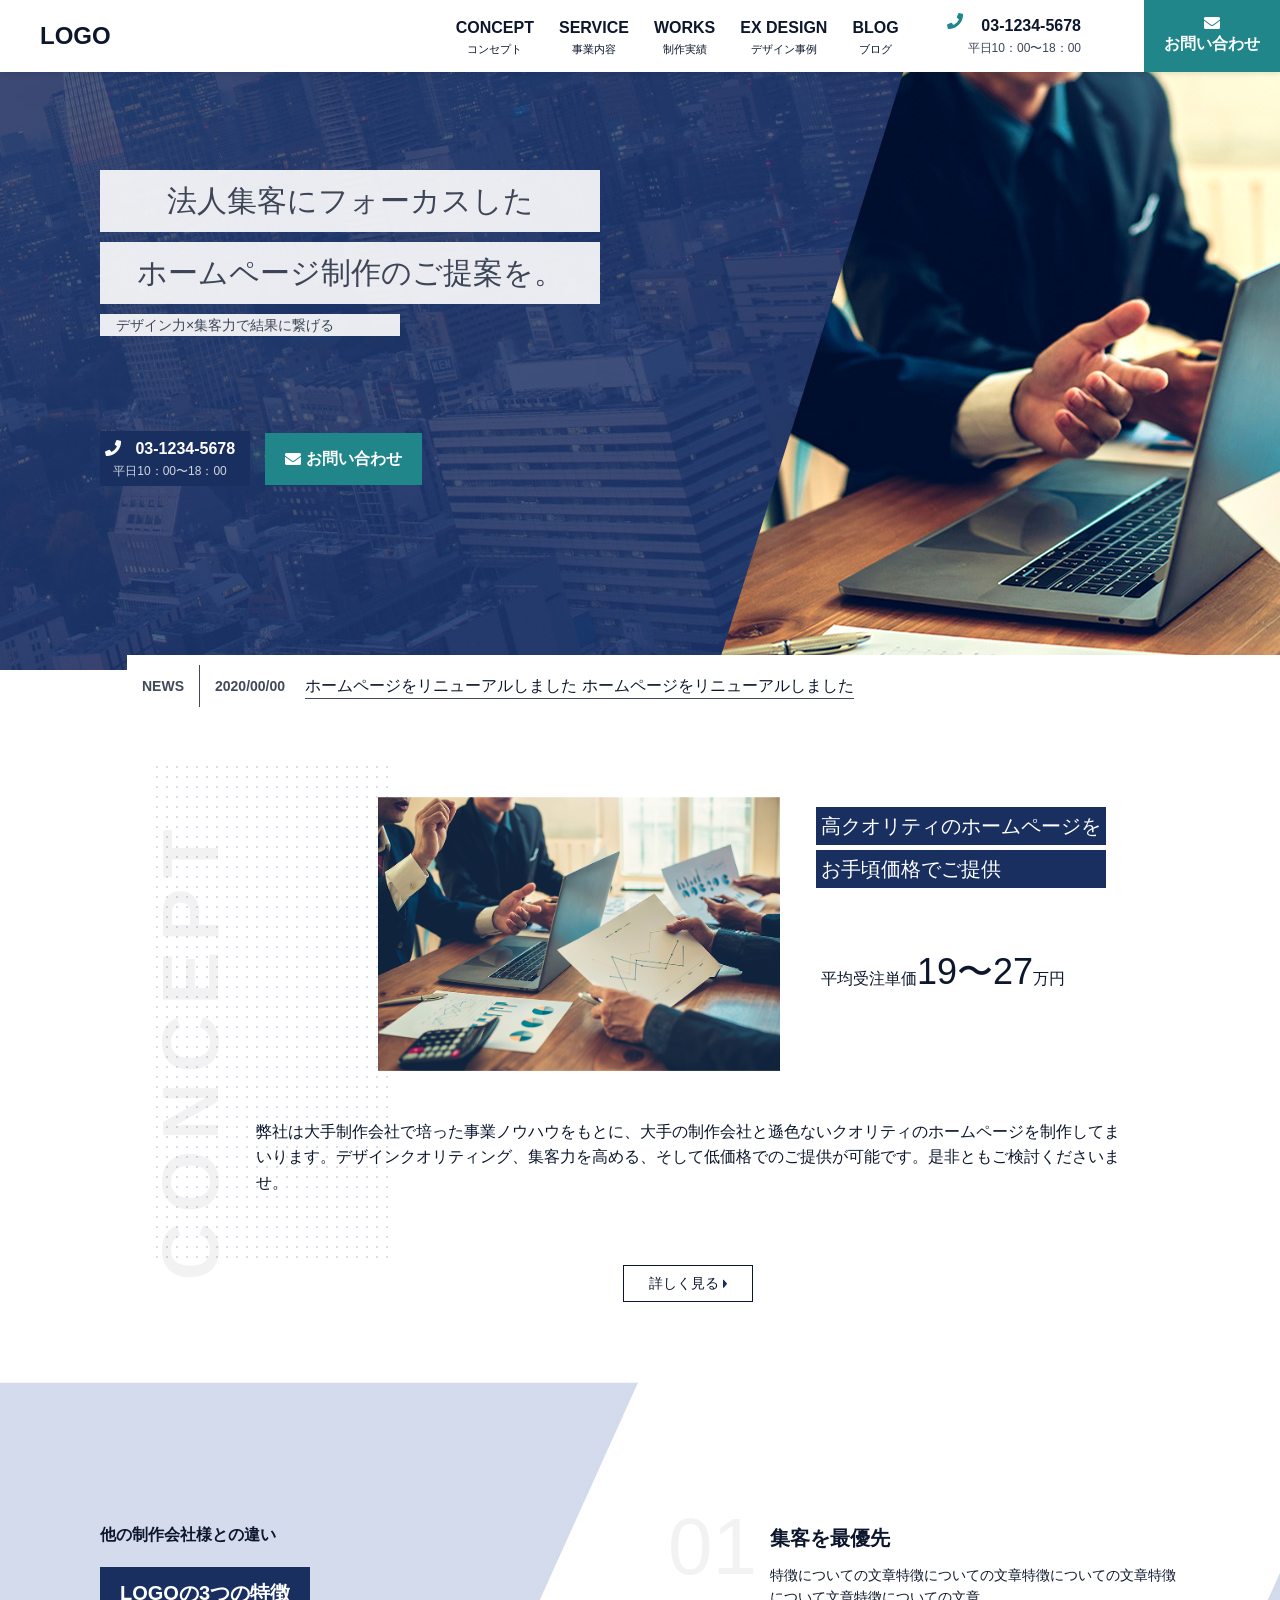
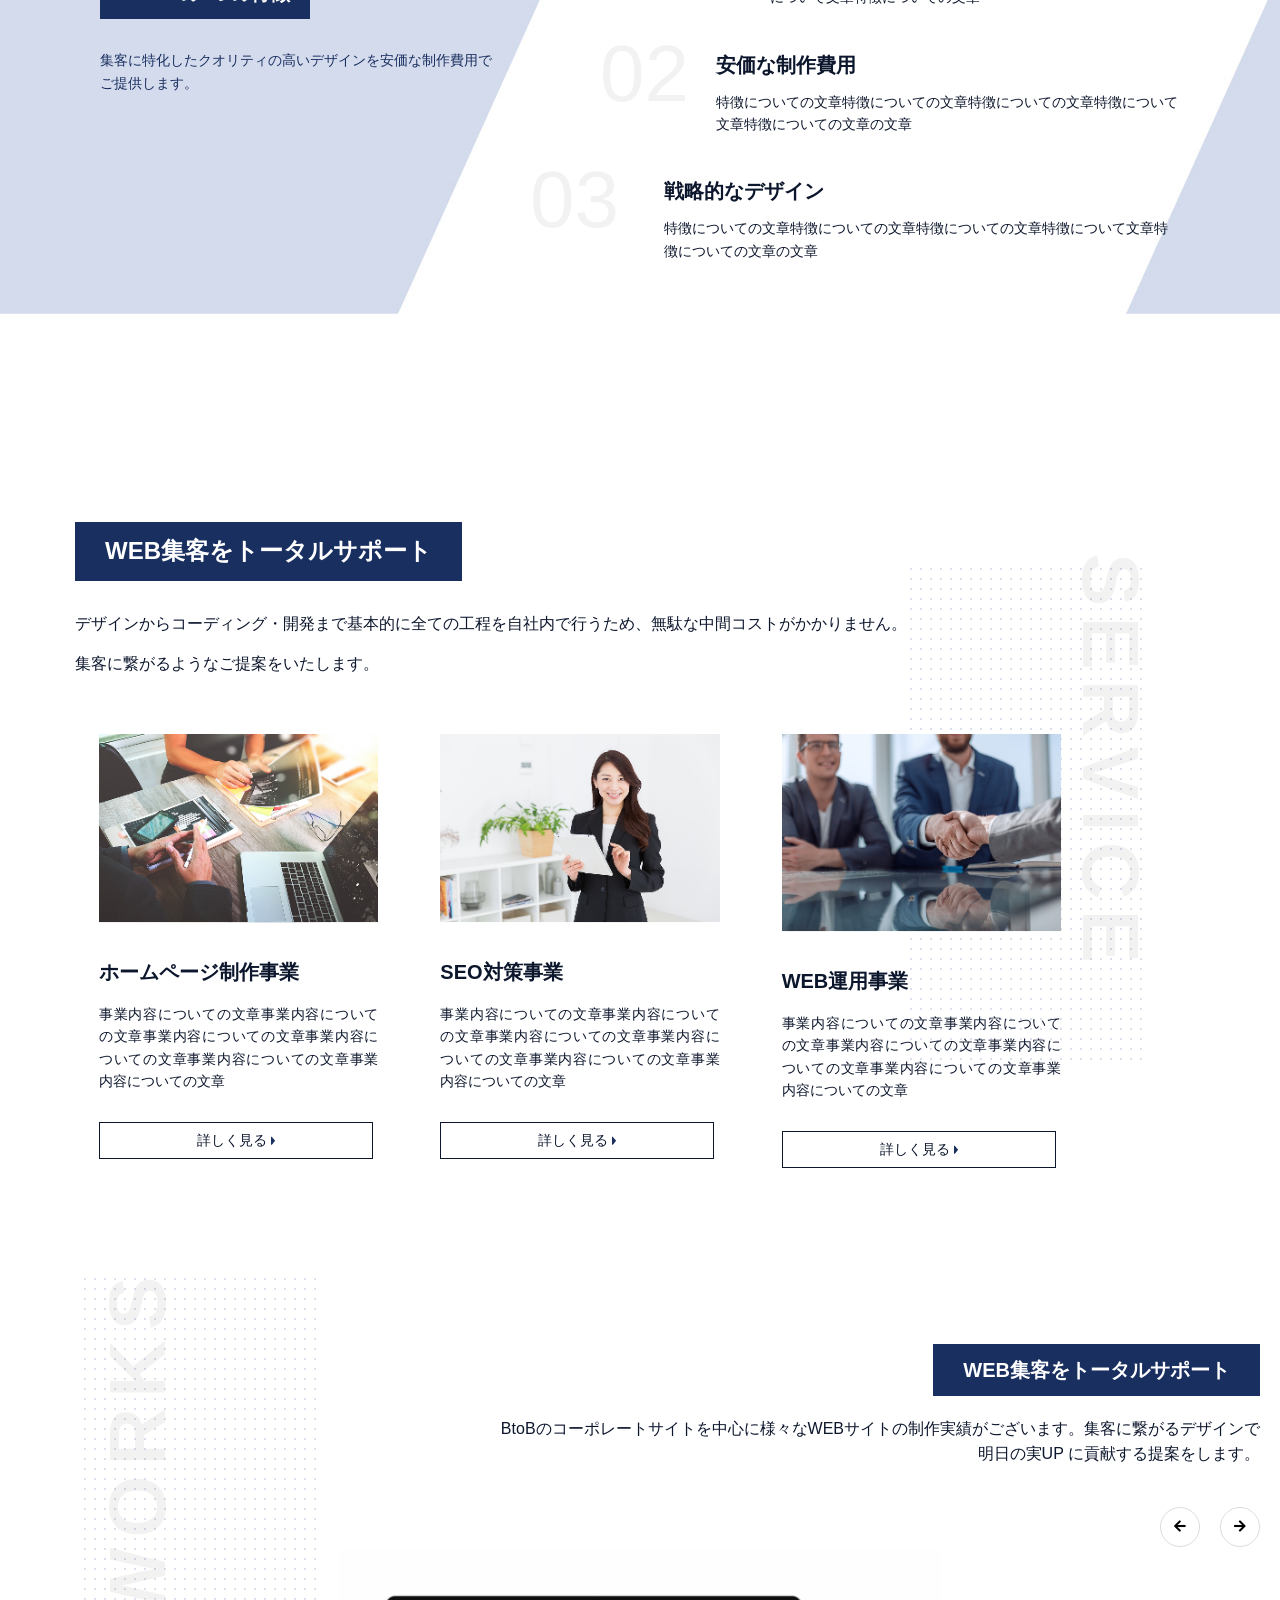
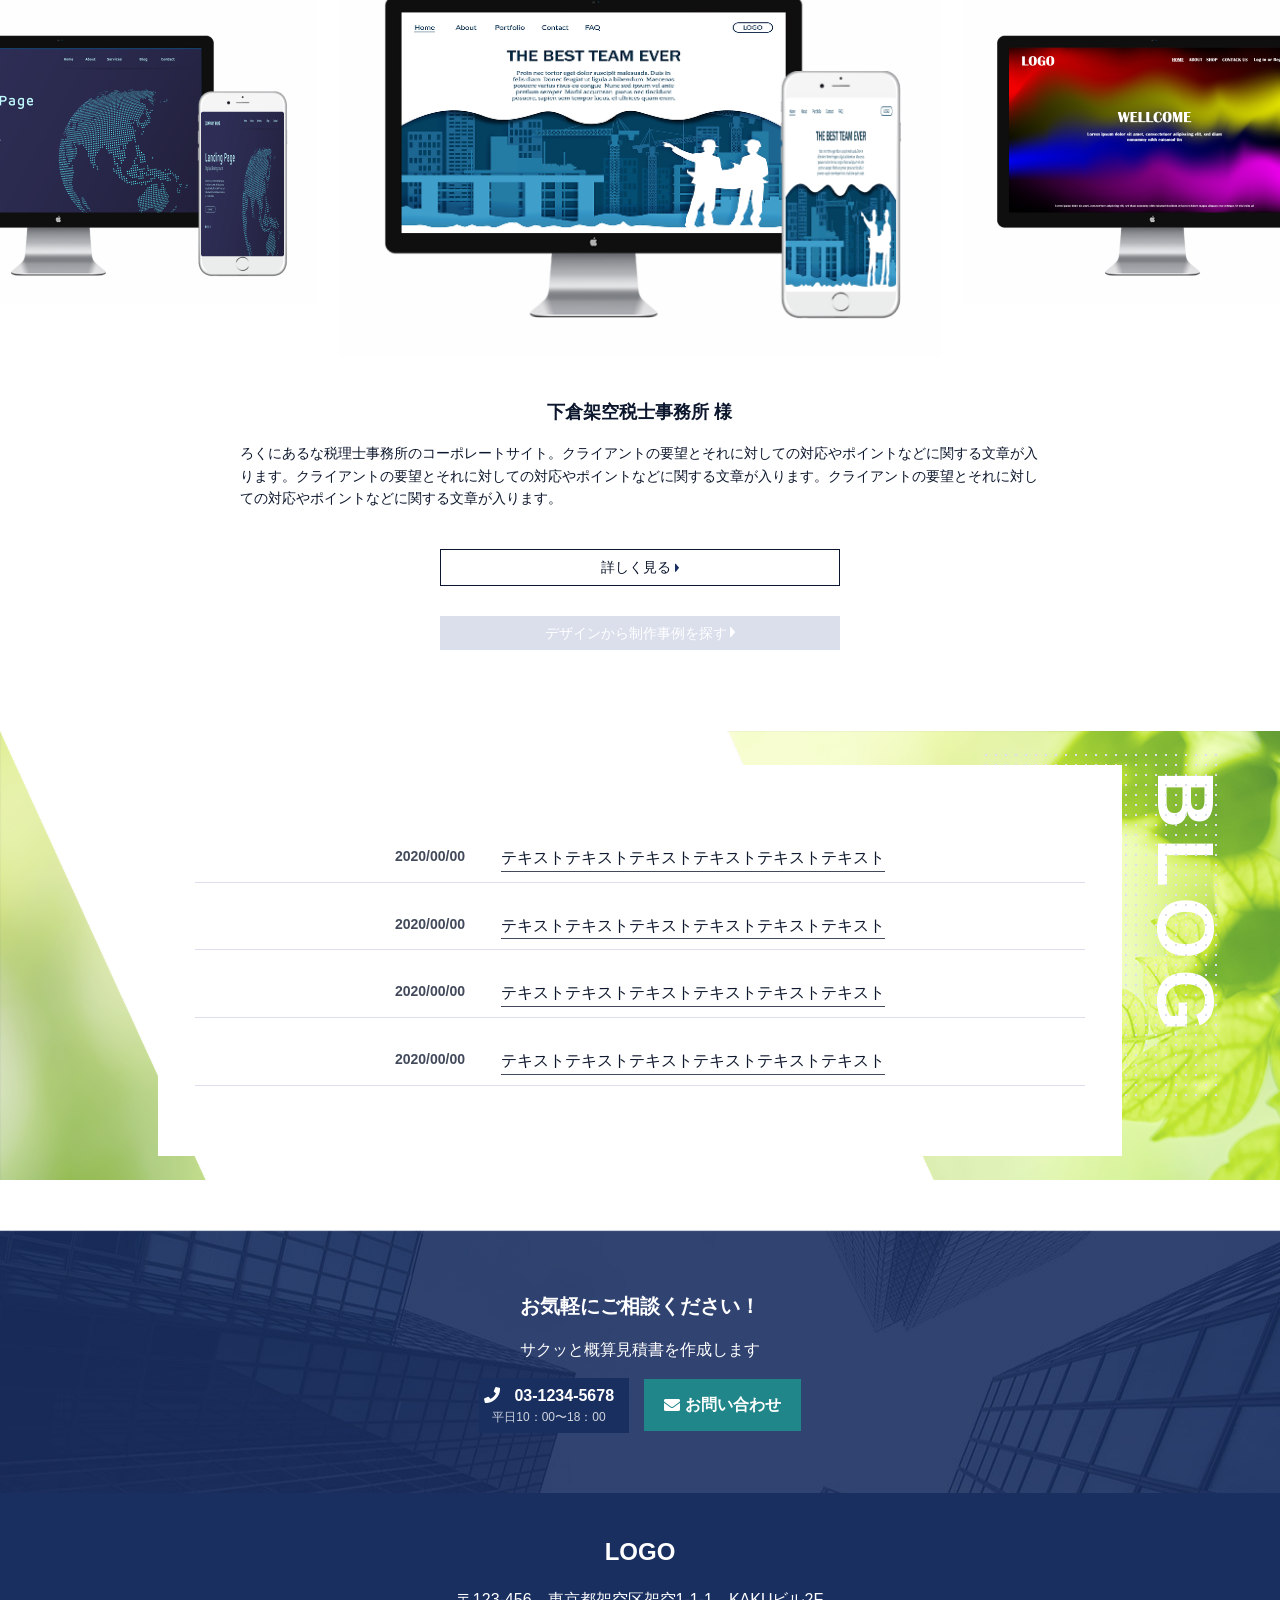
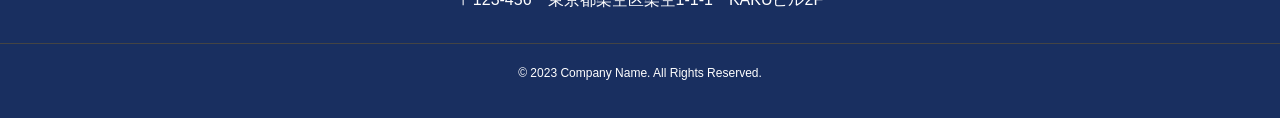
==== index.html @ d98a0083 "Add files via upload" ====
<!DOCTYPE html>
<html lang="ja">
<head>
    <meta charset="UTF-8">
    <meta name="viewport" content="width=device-width, initial-scale=1.0">
    <title>ホームページ制作のご提案</title>
    <link rel="stylesheet" href="style.css">
    <link rel="stylesheet" href="https://cdnjs.cloudflare.com/ajax/libs/font-awesome/5.15.4/css/all.min.css">
</head>
<body>
<!-- Header Section -->
<header>
    <div class="header-container">
        <div class="header-content">
            <div class="logo"><a href="index.html">LOGO</a></div>
            <div class="mobile-menu-button">
                <i class="fas fa-bars"></i>
            </div>
            <div class="contact-info">
                <nav class="desktop-nav">
                    <ul>
                        <li><a href="#concept-scroll">CONCEPT<br><span>コンセプト</span></a></li>
                        <li><a href="#service-scroll">SERVICE<br><span>事業内容</span></a></li>
                        <li><a href="#works-scroll">WORKS<br><span>制作実績</span></a></li>
                        <li><a href="contact.html">EX DESIGN<br><span>デザイン事例</span></a></li>
                        <li><a href="#blog-scroll">BLOG<br><span>ブログ</span></a></li>
                    </ul>
                </nav>
                <div class="phone">
                    <i class="fas fa-phone"></i>
                    <div class="phone__text">
                        <p>03-1234-5678</p>
                        <p class="working-hours">平日10：00〜18：00</p>
                    </div>
                </div>
                <a href="contact.html" class="header-btn">
                    <i class="fas fa-envelope"></i>
                    お問い合わせ
                </a>
            </div>
            <nav class="mobile-nav">
                <ul>
                    <li><a href="#concept-scroll">CONCEPT<br><span>コンセプト</span></a></li>
                    <li><a href="#service-scroll">SERVICE<br><span>事業内容</span></a></li>
                    <li><a href="#works-scroll">WORKS<br><span>制作実績</span></a></li>
                    <li><a href="contact.html">EX DESIGN<br><span>デザイン事例</span></a></li>
                    <li><a href="#blog-scroll">BLOG<br><span>ブログ</span></a></li>
                </ul>
                <div class="mobile-contact-info">
                    <div class="mobile-phone">
                        <i class="fas fa-phone"></i>
                        <span>03-1234-5678</span>
                        <span class="working-hours">平日10：00〜18：00</span>
                    </div>
                    <a href="contact.html" class="contact-btn">
                        <i class="fas fa-envelope"></i>
                        お問い合わせ
                    </a>
                </div>
            </nav>
        </div>
    </div>
</header>

<!-- Hero Section -->
<section class="hero">
    <div class="hero-overlay"></div>
    <div class="container">
        <div class="hero-content">
            <div class="hero-text-box">
                <h1 class="hero-text-box-title">法人集客にフォーカスした</h1>
                <h1 class="hero-text-box-title">ホームページ制作のご提案を。</h1>
                <p class="hero-text-box-subtitle">デザイン力×集客力で結果に繋げる</p>
            </div>
            <div class="hero-contact-info">
                <div class="page-phone">
                    <div class="hero-phone-number">
                        <i class="fas fa-phone"></i>
                        <span>03-1234-5678</span>
                    </div>
                    <span class="working-hours">平日10：00〜18：00</span>
                </div>
                <a href="#" class="contact-btn">
                    <i class="fas fa-envelope"></i>
                    お問い合わせ
                </a>
            </div>
        </div>
    </div>
</section>

<!-- News Section -->
<section class="news">
    <div class="container">
        <div class="news-inner">
            <div class="news-title">NEWS</div>
            <div class="news-content">
                <span class="news-date">2020/00/00</span>
                <a class="news-url" href="#">ホームページをリニューアルしました ホームページをリニューアルしました</a>
            </div>
        </div>
    </div>
</section>

<!-- Concept Section -->
<section class="concept" id="concept-scroll">
    <div class="concept-vertical-text">CONCEPT</div>
    <div class="container">
        <div class="concept-content">
            <div class="concept-content-top">
                <div class="concept-image">
                    <img src="./images/concept-img.png" alt="コンセプトイメージ">
                </div>
                <div class="concept-title">
                    <div class="concept-title-box">
                        <h2 >高クオリティのホームページを</h2>
                        <h2>お手頃価格でご提供</h2>
                    </div>
                    <div class="price-box">
                        <span>平均受注単価</span>
                        <span class="price"><span class="count-up">45</span>〜<span class="count-up">65</span></span>
                        <span>万円</span>
                    </div>
            </div>
        </div>
            <div class="concept-text">
                <p>弊社は大手制作会社で培った事業ノウハウをもとに、大手の制作会社と遜色ないクオリティのホームページを制作してまいります。デザインクオリティング、集客力を高める、そして低価格でのご提供が可能です。是非ともご検討くださいませ。</p>
            </div>
            <div class="concept-btn">
                <a href="#">詳しく見る</a>
                <img src="./images/caret-icon-dark.png">
            </div>
        </div>
    </div>
</section>

<!-- Features Comparison Section -->
<section class="features-comparison">
    <div class="features-comparison__container">
        <div class="features-comparison__left">
            <h3 class="features-comparison__subtitle">他の制作会社様との違い</h3>
            <div class="features-comparison__title-box">
                <h2 class="features-comparison__title">LOGOの3つの特徴</h2>
            </div>
            <p class="features-comparison__text">集客に特化したクオリティの高いデザインを安価な制作費用でご提供します。</p>
        </div>
        <div class="features-comparison__right">
            <div class="features-comparison__item">
                <div class="features-comparison__number">01</div>
                <div class="features-comparison__content">
                    <h3 class="features-comparison__item-title">集客を最優先</h3>
                    <p class="features-comparison__item-text">特徴についての文章特徴についての文章特徴についての文章特徴について文章特徴についての文章</p>
                </div>
            </div>
            <div class="features-comparison__item">
                <div class="features-comparison__number-2">02</div>
                <div class="features-comparison__content-2">
                    <h3 class="features-comparison__item-title">安価な制作費用</h3>
                    <p class="features-comparison__item-text">特徴についての文章特徴についての文章特徴についての文章特徴について文章特徴についての文章の文章</p>
                </div>
            </div>
            <div class="features-comparison__item">
                <div class="features-comparison__number-3">03</div>
                <div class="features-comparison__content-3">
                    <h3 class="features-comparison__item-title">戦略的なデザイン</h3>
                    <p class="features-comparison__item-text">特徴についての文章特徴についての文章特徴についての文章特徴について文章特徴についての文章の文章</p>
                </div>
            </div>
        </div>
    </div>
</section>

<!-- Service Section -->
<section class="service" id="service-scroll">
    <div class="service-vertical-text">SERVICE</div>
    <div class="service-container">
        <div class="service-title-container">
            <div class="service-title-box">
                <h2>WEB集客をトータルサポート</h2>
            </div>
        </div>
        <div class="service-description">
            <p>デザインからコーディング・開発まで基本的に全ての工程を自社内で行うため、無駄な中間コストがかかりません。</p>
            <p>集客に繋がるようなご提案をいたします。</p>
        </div>
        <div class="service-grid">
            <div class="service-card">
                <div class="service-image">
                    <img src="./images/service-1.png" alt="サービス1">
                </div>
                <h3>ホームページ制作事業</h3>
                <p>事業内容についての文章事業内容についての文章事業内容についての文章事業内容についての文章事業内容についての文章事業内容についての文章</p>
                <div class="service-btn">
                    <a href="#">詳しく見る</a>
                    <img src="./images/caret-icon-dark.png">
                </div>
            </div>
            <div class="service-card">
                <div class="service-image">
                    <img src="./images/service-2.png" alt="サービス2">
                </div>
                <h3>SEO対策事業</h3>
                <p>事業内容についての文章事業内容についての文章事業内容についての文章事業内容についての文章事業内容についての文章事業内容についての文章</p>
                <div class="service-btn">
                    <a href="#">詳しく見る</a>
                    <img src="./images/caret-icon-dark.png">
                </div>
            </div>
            <div class="service-card">
                <div class="service-image">
                    <img src="./images/service-3.png" alt="サービス3">
                </div>
                <h3>WEB運用事業</h3>
                <p>事業内容についての文章事業内容についての文章事業内容についての文章事業内容についての文章事業内容についての文章事業内容についての文章</p>
                <div class="service-btn">
                    <a href="#">詳しく見る</a>
                    <img src="./images/caret-icon-dark.png">
                </div>
            </div>
        </div>
    </div>
</section>

<!-- Portfolio Section -->
<section class="portfolio" id="works-scroll">
    <div class="portfolio-vertical-text">WORKS</div>
    <div class="container">
        <div class="portfolio-title-container">
            <div class="portfolio-title-box">
                <h2>WEB集客をトータルサポート</h2>
            </div>
        </div>
        <div class="portfolio-description">
            <p>BtoBのコーポレートサイトを中心に様々なWEBサイトの制作実績がございます。集客に繋がるデザインで明日の実UP に貢献する提案をします。</p>
        </div>
        <div class="portfolio-nav">
            <button class="nav-arrow prev"><i class="fas fa-arrow-left"></i></button>
            <button class="nav-arrow next"><i class="fas fa-arrow-right"></i></button>
        </div>
        <div class="portfolio-showcase">
            <div class="devices-gallery">
                <div class="devices">
                    <img src="./images/works-left.png" alt="デスクトップ" class="desktop-device">
                </div>
                <div class="devices-center">
                    <img src="./images/works-middle.png" alt="メインデスクトップ" class="main-desktop">
                </div>
                <div class="devices">
                    <img src="./images/works-rigth.png" alt="デスクトップ2" class="desktop-device">
                </div>
            </div>
            <div class="portfolio-client">
                <h3>下倉架空税士事務所 様</h3>
                <p>ろくにあるな税理士事務所のコーポレートサイト。クライアントの要望とそれに対しての対応やポイントなどに関する文章が入ります。クライアントの要望とそれに対しての対応やポイントなどに関する文章が入ります。クライアントの要望とそれに対しての対応やポイントなどに関する文章が入ります。</p>
                <div class="portfolio-buttons">
                    <div class="more-btn">
                        <a href="#" >詳しく見る</a>
                        <img src="./images/caret-icon-dark.png">
                    </div>
                    <div class="portfolio-btn">
                        <a href="#">デザインから制作事例を探す</a>
                        <img src="./images/caret-icon-white.png">
                    </div>
                </div>
            </div>
        </div>

    </div>
</section>

<!-- Blog Section -->
<section class="blog" id="blog-scroll">
    <div class="blog-vertical-text">BLOG</div>
    <div class="container">
        <div class="blog-content">
            <div class="blog-entries">
                <div class="blog-entry">
                    <span class="news-date">2020/00/00</span>
                    <a class="news-url" href="#">テキストテキストテキストテキストテキストテキスト</a>
                </div>
                <div class="blog-entry">
                    <span class="news-date">2020/00/00</span>
                    <a class="news-url" href="#">テキストテキストテキストテキストテキストテキスト</a>
                </div>
                <div class="blog-entry">
                    <span class="news-date">2020/00/00</span>
                    <a class="news-url" href="#">テキストテキストテキストテキストテキストテキスト</a>
                </div>
                <div class="blog-entry">
                    <span class="news-date">2020/00/00</span>
                    <a class="news-url" href="#">テキストテキストテキストテキストテキストテキスト</a>
                </div>
            </div>
        </div>
    </div>
</section>

<!-- CTA Section -->
<section class="cta-section">
    <div class="container">
        <div class="cta-content">
            <h3>お気軽にご相談ください！</h3>
            <p>サクッと概算見積書を作成します</p>
            <div class="cta-contact">
                <div class="page-phone">
                    <div class="page-phone-number">
                        <i class="fas fa-phone"></i>
                        <span>03-1234-5678</span>
                    </div>
                    <span class="working-hours">平日10：00〜18：00</span>
                </div>
                <a href="contact.html" class="contact-btn">
                    <i class="fas fa-envelope"></i>
                    お問い合わせ
                </a>
            </div>
        </div>
    </div>
</section>

<!-- Footer -->
<footer>
    <div class="container">
        <div class="footer-content">
            <div class="footer-logo"><a href="index.html">LOGO</a></div>
            <div class="footer-links">
                <a href="#">〒123-456　東京都架空区架空1-1-1　KAKUビル2F</a>
            </div>
        </div>
        <div class="footer-mobile">
            <div class="footer-nav">
                <a href="#">〒123-456　東京都架空区架空1-1-1　KAKUビル2F</a>
            </div>
            <div class="footer-contact">
                <p>お問い合わせ</p>
                <p><i class="fas fa-phone"></i> 03-1234-5678</p>
                <p class="working-hours">平日10：00〜18：00</p>
            </div>
        </div>
        <div class="copyright">
            <p>&copy; 2023 Company Name. All Rights Reserved.</p>
        </div>
    </div>
</footer>

<script src="script.js"></script>
</body>
</html>
---- style.css ----
/* Reset and Base Styles */
:root {
    --color-primary: rgba(12, 22, 44, 0.78);
    --color-secondary: #20868A;
    --color-accent: #192F60;
    --color-light-blue: #dbdfec;
    --color-light-gray: #f9f9f9;
    --color-dark: #0C162C;
    --color-white: #fff;
    --color-black: #000;
    --color-footer: #222;
    --color-btn: #20868A;
}

* {
    margin: 0;
    padding: 0;
    box-sizing: border-box;
}

body {
    font-family:  Arial, sans-serif;
    line-height: 1.6;
    font-size: 16px;
    color: var(--color-dark);
    overflow-x: hidden;
}

.container {
    max-width: 100%;
    margin: 0 auto;
    position: relative;
}

a {
    text-decoration: none;
    color: inherit;
}

ul {
    list-style: none;
}

img {
    max-width: 100%;
    height: auto;
}

/* Typography */
h1 {
    font-size: 28px;
    font-weight: 700;
    line-height: 1.4;
    margin-bottom: 10px;
}

h2 {
    font-size: 24px;
    font-weight: 700;
    margin-bottom: 20px;
}

h3 {
    font-size: 20px;
    font-weight: 600;
    margin-bottom: 15px;
}

h4 {
    font-size: 16px;
    font-weight: 600;
    margin-bottom: 10px;
}

p {
    margin-bottom: 15px;
}

/* Buttons */

.more-btn {
    display: inline-block;
    border: 1px solid var(--color-dark);
    padding: 6px 25px;
    font-size: 14px;
    transition: all 0.3s;
    margin-top: 15px;
    background-color: transparent;
    cursor: pointer;
}

.portfolio-btn {
    display: inline-block;
    padding: 6px 25px;
    font-size: 14px;
    transition: all 0.3s;
    margin-top: 15px;
    cursor: pointer;
    color: var(--color-white);
    background-color: var(--color-light-blue);
    border-color: var(--color-light-blue);
}


.header-btn {
    display: inline-flex;
    flex-direction: column;
    align-items: center;
    justify-content: center;
    background-color: var(--color-btn);
    color: var(--color-white);
    padding: 15px 20px;
    font-weight: 600;
    transition: background-color 0.3s, transform 0.3s;
    white-space: nowrap;
}


.contact-btn {
    display: inline-flex;
    align-items: center;
    justify-content: center;
    background-color: var(--color-btn);
    color: var(--color-white);
    padding: 13px 20px;
    font-weight: 600;
    transition: background-color 0.3s, transform 0.3s;
    white-space: nowrap;
}

.contact-btn i {
    margin-right: 5px;
}

.concept-btn {
    display: inline-block;
    border: 1px solid var(--color-dark);
    padding: 6px 25px;
    font-size: 14px;
    transition: all 0.3s;
    margin-top: 15px;
    background-color: transparent;
    cursor: pointer;
}

.contact-btn:hover {
    background-color: #1a6e71;
    transform: translateY(-2px);
}



.more-btn:hover {
    background-color: var(--color-primary);
    color: var(--color-white);
    border-color: var(--color-primary);
}


/* Vertical Text */

.service-vertical-text {
    position: absolute;
    right: -40px;
    top: 39%;
    transform: translateY(-50%) rotate(90deg);
    font-size: 80px;
    color: rgba(0, 0, 0, 0.05);
    font-weight: 700;
    letter-spacing: 10px;
    transform-origin: center;
    z-index: 0;
}
.blog-vertical-text {
    position: absolute;
    right: -40px;
    top: 39%;
    transform: translateY(-50%) rotate(90deg);
    font-size: 80px;
    color: var(--color-white);
    font-weight: 700;
    letter-spacing: 10px;
    transform-origin: center;
    z-index: 0;
}

.portfolio-vertical-text {
    position: absolute;
    left: -40px;
    top: 17%;
    transform: translateY(-50%) rotate(-90deg);
    font-size: 80px;
    color: rgba(0, 0, 0, 0.05);
    font-weight: 700;
    letter-spacing: 10px;
    transform-origin: center;
    z-index: 0;
}

.concept-vertical-text {
    position: absolute;
    left: -40px;
    top: 50%;
    transform: translateY(-50%) rotate(-90deg);
    font-size: 80px;
    color: rgba(0, 0, 0, 0.05);
    font-weight: 700;
    letter-spacing: 10px;
    transform-origin: center;
    z-index: 0;
}

/* Header  */

.header-container {
    max-width: 100%;
    margin: 0 auto;
    padding: 0 0;
    position: relative;
}


header {
    background-color: var(--color-white);
    box-shadow: 0 2px 5px rgba(0,0,0,0.1);
    position: fixed;
    width: 100%;
    top: 0;
    z-index: 1000;
    font-family: Arial,sans-serif;
}

.header-content {
    display: flex;
    justify-content: space-between;
    gap: 3rem;
    align-items: center;
    position: relative;
}

.logo {
    font-size: 24px;
    font-weight: 700;
    color: var(--color-dark);
    z-index: 1001;
    padding-left: 40px;
}

.mobile-menu-button {
    display: none;
    font-size: 24px;
    cursor: pointer;
    z-index: 1001;
}

.desktop-nav ul {
    display: flex;
}

.desktop-nav ul li {
    margin-left: 25px;
}

.desktop-nav ul li a {
    text-align: center;
    font-family:  Arial, sans-serif;
    font-size: 16px;
    font-weight: 600;
    transition: color 0.3s;
    line-height: 1.2;
}

.desktop-nav ul li a span {
    display: block;
    font-size: 11px;
    font-weight: normal;
    margin-top: 2px;
}

.desktop-nav ul li a:hover {
    color: var(--color-secondary);
}

.contact-info {
    display: flex;
    align-items: center;
    justify-content: flex-end;
    gap: 3rem;
}

.phone {
    margin-right: 15px;
    text-align: right;
    display: flex;
    flex-direction: row;
    gap: 0;
    padding: 0;
}

.phone i {
    color: var(--color-secondary);
    margin-right: 5px;
}

.phone p {
    display: block;
    font-weight: 600;
    font-size: 16px;
    margin: 0;
    padding: 0;
}

.working-hours {
    font-size: 12px !important;
    font-weight: normal !important;
    opacity: 0.8;
}

/* Mobile Navigation */
.mobile-nav {
    display: none;
    position: fixed;
    top: 0;
    left: 0;
    width: 100%;
    height: 100%;
    background-color: var(--color-primary);
    z-index: 1000;
    padding: 80px 20px 20px;
    overflow-y: auto;
}

.mobile-nav ul {
    margin-bottom: 30px;
}

.mobile-nav ul li {
    margin-bottom: 15px;
}

.mobile-nav ul li a {
    color: var(--color-white);
    font-size: 18px;
    font-weight: 600;
    display: block;
    padding: 10px 0;
}

.mobile-nav ul li a span {
    display: block;
    font-size: 14px;
    font-weight: normal;
    opacity: 0.8;
}

.mobile-contact-info {
    padding: 20px 0;
    border-top: 1px solid rgba(255, 255, 255, 0.1);
}

.mobile-phone {
    display: flex;
    align-items: center;
    color: var(--color-white);
    margin-bottom: 20px;
}

.mobile-phone i {
    margin-right: 10px;
}

.mobile-phone span {
    display: block;
}

.mobile-nav .contact-btn {
    width: 100%;
    text-align: center;
}

.nav-open {
    display: block;
}

/* Hero Section */
.hero {
    background-size: cover;
    background-position: center;
    height: 600px;
    position: relative;
    margin-top: 70px;
}

.hero-overlay {
    position: absolute;
    top: 0;
    left: 0;
    width: 100%;
    height: 100%;
    background-image: url("./images/hero-bg.png");
}

.hero-content {
    position: relative;
    z-index: 1;
    height: 400px;
    padding: 100px;
    display: flex;
    flex-direction: column;
    justify-content: space-around;
}

.hero-text-box {
    margin-bottom: 30px;
}


.hero-text-box-title {
    background-color: rgba(255, 255, 255, 0.9);
    padding: 10px;
    max-width: 500px;
    color: var(--color-primary);
    font-size: 30px;
    font-weight: normal;
    text-align: center;
}

.hero-text-box-subtitle {
    color: var(--color-primary);
    background-color: rgba(255, 255, 255, 0.9);
    max-width: 300px;
    font-size: 14px;
    padding-left: 1rem;
}

.hero-contact-info {
    display: flex;
    align-items: center;
    margin-top: 50px;
}

.page-phone {
    display: flex;
    flex-direction: column;
    align-items: center;
    background-color: var(--color-accent);
    padding: 5px 5px;
    margin-right: 15px;
    color: var(--color-white);
}

.page-phone i {
    margin-right: 10px;
    color: var(--color-white);
}

.page-phone span {
    font-weight: 600;
    margin-right: 10px;
}

/* News Section */
.news {
    position: relative;
    margin-top: -15px;
    z-index: 2;
    margin-left: 127px;
}

.news-inner {
    display: flex;
    background-color: var(--color-white);
}

.news-title {
    color: var(--color-primary);
    border-right: 1px solid var(--color-primary);
    padding: 10px 15px;
    font-weight: 600;
    font-size: 14px;
    margin-block: 10px;
}

.news-content {
    padding: 10px 15px;
    display: flex;
    align-items: center;
    flex: 1;
}

.news-date {
    font-size: 14px;
    color: var(--color-primary);
    margin-right: 20px;
    font-weight: 600;
}

.news-content p {
    margin: 0;
    font-size: 14px;
}

.news-url {
    border-bottom: 1px solid var(--color-primary);
}

/* Concept Section */
.concept {
    padding: 80px 0;
    position: relative;
}

.concept-content {
    display: flex;
    flex-direction: column;
    align-items: center;
    gap: 40px;
    margin-left: 6rem;
}

.concept-content-top {
    display: flex;
    flex-direction: row;
    gap: 1rem;
}


.concept-image {
    flex: 1;
    margin-left: 200px;
}

.concept-title {
    flex: 1;
}

.concept-text {
    padding-inline: 10rem;
}

.concept-title-box {
    padding: 10px 20px;
    display: inline-block;
    margin-bottom: 20px;
}

.concept-title-box h2 {
    background-color: var(--color-accent);
    color: var(--color-white);
    font-size: 20px;
    font-weight: normal;
    padding: 5px;
    line-height: 1.4;
    margin-bottom: 5px;
}
.concept::before,
.concept::after {
    content: '';
    position: absolute;
    width: 244px;
    height: 500px;
    background-image: radial-gradient(var(--color-light-blue) 1px, transparent 1px);
    background-size: 10px 10px;
    z-index: -1;
    bottom: 120px;
    left: 152px;
}


.price-box {
    margin: 20px 0 0 25px;
    display: flex;
    align-items: baseline;
}

.price {
    font-size: 36px;
    margin: 0 0px;
}

.count-up {
    display: inline-block;
}

/* Features Comparison Section */
.features-comparison {
    background-image: url("./images/features-bg.png");
    background-repeat: no-repeat;
    padding: 80px 0;
    position: relative;
    background-color: var(--color-white);
    overflow: hidden;
}


.features-comparison::before {
    top: 0;
    left: 0;
}

.features-comparison::after {
    bottom: 0;
    right: 0;
}

.features-comparison__container {
    max-width: 1200px;
    margin: 0 auto;
    padding: 0 20px;
    display: flex;
    position: relative;
    z-index: 1;
}

.features-comparison__left {
    flex: 1;
    padding: 60px 40px;
    position: relative;
    margin-right: -50px;
}

.features-comparison__right {
    flex: 1;
    padding: 60px 40px 60px 90px;
    position: relative;
}

.features-comparison__subtitle {
    font-size: 16px;
    color: var(--color-dark);
    margin-bottom: 20px;
}

.features-comparison__title-box {
    background-color: var(--color-accent);
    color: var(--color-white);
    display: inline-block;
    padding: 10px 20px;
    margin-bottom: 30px;
}

.features-comparison__title {
    font-size: 20px;
    font-weight: 700;
    margin: 0;
}

.features-comparison__text {
    font-size: 14px;
    line-height: 1.6;
    max-width: 80%;
    color: var(--color-accent);
}

.features-comparison__item {
    margin-bottom: 40px;
    position: relative;
}

.features-comparison__number {
    font-size: 80px;
    font-weight: 200;
    color: rgba(0, 0, 0, 0.05);
    line-height: 1;
    position: absolute;
    left: -12px;
    top: -15px;
}

.features-comparison__number-2 {
    font-size: 80px;
    font-weight: 200;
    color: rgba(0, 0, 0, 0.05);
    line-height: 1;
    position: absolute;
    left: -80px;
    top: -15px;
}

.features-comparison__number-3 {
    font-size: 80px;
    font-weight: 200;
    color: rgba(0, 0, 0, 0.05);
    line-height: 1;
    position: absolute;
    left: -150px;
    top: -15px;
}

.features-comparison__content {
    position: relative;
    margin-left: 90px;
}

.features-comparison__content-2 {
    position: relative;
    margin-left: 36px;
}

.features-comparison__content-3 {
    position: relative;
    margin-left: -16px;
}

.features-comparison__item-title {
    font-size: 20px;
    font-weight: 700;
    margin-bottom: 10px;
    color: var(--color-dark);
}

.features-comparison__item-text {
    font-size: 14px;
    line-height: 1.6;
    color: var(--color-dark);
}

/* Service Section */
.service {
    padding: 80px 75px;
    position: relative;
}

.service-container::before,
.service-container::after {
    content: '';
    position: absolute;
    width: 244px;
    height: 500px;
    background-image: radial-gradient(var(--color-light-blue) 1px, transparent 1px);
    background-size: 10px 10px;
    z-index: -1;
    bottom: 120px;
    right: 55px;
}

.service-title-container {
    text-align: start;
    margin-bottom: 30px;
}

.service-title-box {
    background-color: var(--color-accent);
    color: var(--color-white);
    display: inline-block;
    padding: 10px 30px;
}

.service-title-box h2 {
    margin-bottom: 0;
}

.service-description {
    text-align: start;
    margin: 0 auto 40px;
}

.service-grid {
    display: grid;
    grid-template-columns: repeat(3, 1fr);
    gap: 30px;
    padding-inline: 0.5rem;
}

.service-container {
    max-width: 1200px;
    margin: 0 auto;
    padding: 0 120px 0 0;
    position: relative;
}

.service-card {
    transition: transform 0.3s, box-shadow 0.3s;
    padding: 1rem;
    text-align: justify;
    position: relative;
}

.service-card:hover {
    transform: translateY(-5px);
    box-shadow: 0 10px 20px rgba(0,0,0,0.1);
}

.service-btn {
    display: inline-block;
    border: 1px solid var(--color-dark);
    padding: 6px 97px;
    font-size: 14px;
    transition: all 0.3s;
    margin-top: 15px;
    background-color: transparent;
    cursor: pointer;
    text-align: center;
}

.service-image {
    margin-bottom: 20px;
    overflow: hidden;
}

.service-image img {
    transition: transform 0.5s;
}

.service-card:hover .service-image img {
    transform: scale(1.05);
}

.service-image {
    margin:0;
    padding: 0;
}

.service-card h3 {
    margin-bottom: 10px;
    background-color: var(--color-white);
    color: var(--color-accent);
    position: relative;
    margin-top: -21px;
    display: inline-block;
    padding: 0.5rem;
    z-index: 1;
    bottom: 75px;
    left: 21px;

}

.service-card p {
    font-size: 14px;
    margin-bottom: 15px;
}

/* Portfolio Section */
.portfolio {
    padding: 80px 0;
    position: relative;
}

.portfolio::before,
.portfolio::after {
    content: '';
    position: absolute;
    width: 244px;
    height: 500px;
    background-image: radial-gradient(var(--color-light-blue) 1px, transparent 1px);
    background-size: 10px 10px;
    z-index: -1;
    bottom: 556px;
    left: 80px;

}

.portfolio-title-container {
    text-align: right;
    margin-bottom: 20px;
    padding: 0 20px;
}

.portfolio-title-box {
    background-color: var(--color-accent);
    color: var(--color-white);
    display: inline-block;
    padding: 10px 30px;
}

.portfolio-title-box h2 {
    margin-bottom: 0;
    font-size: 20px;
}

.portfolio-description {
    max-width: 800px;
    margin-left: auto;
    margin-bottom: 40px;
    text-align: right;
    padding: 0 20px;
}

.portfolio-showcase {
    display: flex;
    flex-direction: column;
    gap: 40px;
}

.devices-gallery {
    display: flex;
    justify-content: space-between;
    align-items: center;
    gap: 20px;
}

.devices {
    display: flex;
    flex-direction: column;
    gap: 15px;
}

.desktop-device {
    max-width: 100%;
    height: auto;
}

.mobile-device {
    width: 30%;
    align-self: center;
}

.devices-center {
    display: flex;
    flex-direction: column;
    align-items: center;
    gap: 15px;
    flex: 2;
}

.main-desktop {
    width: 100%;
}

.main-mobile {
    width: 30%;
    border-radius: 5px;
}

.portfolio-client {
    text-align: center;
    max-width: 800px;
    margin: 0 auto;
}

.portfolio-client h3 {
    font-size: 18px;
    margin-bottom: 15px;
}

.portfolio-client p {
    font-size: 14px;
    margin-bottom: 25px;
    text-align: left;
}

.portfolio-buttons {
    display: flex;
    justify-content: center;
    gap: 15px;
    flex-direction: column;
    padding-inline: 200px;
}

.portfolio-nav {
    display: flex;
    justify-content: flex-end;
    gap: 20px;
    margin-top: 30px;
    padding: 0 20px;

}

.nav-arrow {
    width: 40px;
    height: 40px;
    border-radius: 50%;
    border: 1px solid #ddd;
    background-color: var(--color-white);
    display: flex;
    align-items: center;
    justify-content: center;
    cursor: pointer;
    transition: all 0.3s;
}

.nav-arrow:hover {
    background-color: var(--color-primary);
    color: var(--color-white);
    border-color: var(--color-primary);
}

/* Blog Section */
.blog {
    padding: 10px 133px;
    position: relative;
    background-image: url("./images/blog_bg.png");
    height: 450px;
    margin-bottom: 50px;
}

.blog::before,
.blog::after {
    content: '';
    position: absolute;
    width: 244px;
    height: 350px;
    background-image: radial-gradient(var(--color-light-blue) 1px, transparent 1px);
    background-size: 10px 10px;
    z-index: 1;
    bottom: 80px;
    right: 55px;
}

.blog-content {
    position: relative;
    background: var(--color-white);
    margin: 25px 25px;
    padding: 70px 20px;
    z-index: 2;
}

.blog-entries {
    gap: 20px;
    position: relative;
    z-index: 1;
    display: flex;
    flex-direction: column;
    align-content: center;
    justify-content: center;
    align-items: center;
}

.blog-entry {
    display: flex;
    flex-direction: row;
    gap: 1rem;
    padding: 10px 200px;
    transition: transform 0.3s, box-shadow 0.3s;
    border-bottom: 1px solid var(--color-light-blue);
}

.blog-entry:hover {
    transform: translateY(-5px);
    box-shadow: 0 10px 20px rgba(0,0,0,0.1);
}

.blog-entry p {
    font-size: 16px;
    font-weight: bold;
    margin-bottom: 10px;
}

.blog-entry p {
    font-size: 14px;
}

/* CTA Section */
.cta-section {
    padding: 60px 0;
    background-image: url("./images/cta-background.png");
    color: var(--color-white);
    text-align: center;
}

.cta-content h2 {
    margin-bottom: 10px;
}


.cta-contact {
    display: flex;
    justify-content: center;
    align-items: center;
}

.cta-phone {
    margin-right: 15px;
    background-color: var(--color-accent);
    text-align: right;
    display: flex;
    flex-direction: row;
    gap: 0;
    padding: 5px 10px;
    }

.cta-phone__text {
    margin-bottom: 0;
}

.cta-phone i {
    margin-right: 10px;
}

.cta-phone .working-hours {
    font-size: 12px;
    opacity: 0.8;
}

/* Footer  */
footer {
    background-color: var(--color-accent);
    color: var(--color-white);
    padding: 40px 0 20px;
}

.footer-content {
    display: flex;
    justify-content: space-between;
    align-items: center;
    margin-bottom: 30px;
    flex-direction: column;
    gap: 1rem;
}

.footer-logo {
    font-size: 24px;
    font-weight: 700;
}

.footer-links ul {
    display: flex;
}

.footer-links ul li {
    margin-left: 20px;
}

.footer-links ul li a {
    font-size: 14px;
    transition: color 0.3s;
}

.footer-links ul li a:hover {
    color: var(--color-secondary);
}

.footer-mobile {
    display: none;
    padding: 20px 0;
    border-top: 1px solid rgba(255, 255, 255, 0.1);
}

.footer-nav {
    display: flex;
    flex-wrap: wrap;
    justify-content: space-between;
    margin-bottom: 30px;
}

.footer-nav-column {
    flex: 1;
    min-width: 180px;
    margin-bottom: 20px;
}

.footer-nav-column h4 {
    color: var(--color-white);
    margin-bottom: 15px;
    opacity: 0.9;
}

.footer-nav-column ul li {
    margin-bottom: 10px;
}

.footer-nav-column ul li a {
    color: var(--color-white);
    opacity: 0.7;
    transition: opacity 0.3s;
    font-size: 14px;
}

.footer-nav-column ul li a:hover {
    opacity: 1;
}

.footer-contact {
    text-align: center;
    padding: 20px 0;
    border-top: 1px solid rgba(255, 255, 255, 0.1);
}

.footer-contact p {
    margin-bottom: 5px;
}

.footer-contact .working-hours {
    font-size: 12px;
    opacity: 0.7;
}

.copyright {
    border-top: 1px solid #444;
    padding-top: 20px;
    text-align: center;
    font-size: 12px;
}

/* Animation Classes */
.scrolled {
    padding: 10px 0;
    box-shadow: 0 5px 15px rgba(0,0,0,0.1);
}

.header-content, .scrolled {
    transition: all 0.3s ease;
}

.fade-element {
    opacity: 0;
    transform: translateY(20px);
    transition: opacity 0.8s ease, transform 0.8s ease;
}

.fade-in {
    opacity: 1;
    transform: translateY(0);
}


/*Under construction page */
.page-under-construction {
    padding: 150px 0;
    text-align: center;
    min-height: 50vh;
}

.page-under-construction h1 {
    font-size: 32px;
    margin-bottom: 20px;
    color: var(--color-primary);
}

.page-under-construction p {
    font-size: 18px;
    margin-bottom: 30px;
}

.back-button {
    display: inline-flex;
    align-items: center;
    background-color: var(--color-btn);
    color: var(--color-white);
    padding: 10px 20px;
    border-radius: 4px;
    font-weight: 600;
    transition: all 0.3s;
}

.back-button i {
    margin-right: 8px;
}

.back-button:hover {
    background-color: #1a6e71;
    transform: translateY(-2px);
}


//* Responsive Styles */

/* Larger screens (1200px and down) */
@media screen and (max-width: 1200px) {
    .container,
    .service-container,
    .features-comparison__container {
        padding-left: 20px;
        padding-right: 20px;
        width: 100%;
        max-width: 100%;
    }

    .news {
        margin-left: 0;
        width: 100%;
    }

    .service {
        width: 100%;
        padding-left: 0;
        padding-right: 0;
    }

    .service-vertical-text,
    .portfolio-vertical-text,
    .concept-vertical-text,
    .blog-vertical-text {
        font-size: 60px;
    }

    .features-comparison__left {
        padding: 40px 30px;
    }

    .features-comparison__right {
        padding: 40px 30px 40px 60px;
    }
}

/* Medium screens (992px and down) */
@media screen and (max-width: 992px) {

    .news {
        position: relative;
        margin-top: -15px;
        z-index: 2;
        margin-left: 12px;
        padding: 1rem;
    }

    .concept-content-top {
        flex-direction: column;
    }

    .concept-text {
        padding-inline: initial;
    }

    .concept-image {
        width: 100%;
        max-width: 500px;
        margin: 0 auto 20px;
    }

    .concept-title {
        width: 100%;
        text-align: center;
    }

    .concept-content {
       gap: 20px;
    }

    .price-box {
        display: flex;
        align-items: baseline;
        justify-content: center;
    }

    .features-comparison__left {
        padding: initial;
    }

    .features-comparison__container {
        flex-direction: column;
    }

    .features-comparison__left {
        width: 100%;
        clip-path: none;
        margin-right: 0;
    }

    .features-comparison__right {
        width: 100%;
        padding: 40px 30px;
    }

    .service-grid {
        grid-template-columns: repeat(2, 1fr);
    }

    .service-card h3 {
        position: static;
        background-color: transparent;
        color: var(--color-dark);
        margin: 15px 0;
        padding: 0;
    }

    .devices-gallery {
        flex-wrap: wrap;
    }

    .devices-center {
        width: 100%;
        order: -1;
        margin-bottom: 20px;
    }

    .devices {
        width: 48%;
    }

    .blog {
        padding: initial;
    }

    .blog-entry {
        padding: initial;
    }

    .portfolio-title-box h2 {
        margin-bottom: 0;
        font-size: 18px;
    }

    .page-phone {
        margin: initial;
    }

    .features-comparison {
        background-position: right;
    }

    .portfolio-buttons {
        padding-inline: initial;
    }

    .service-vertical-text,
    .portfolio-vertical-text,
    .concept-vertical-text,
    .blog-vertical-text {
        opacity: 0.03;
    }
}

/* Small screens (768px and down) */
@media screen and (max-width: 768px) {
    .header-content {
        justify-content: space-between;
        padding: 15px 15px;

    }

    .mobile-menu-button {
        display: block;
    }

    .desktop-nav,
    .contact-info {
        display: none;
    }

    .hero {
        height: auto;
        min-height: 400px;
    }

    .hero-content {
        padding: 40px 20px;
        height: auto;
    }

    .hero-text-box-title {
        font-size: 24px;
        max-width: 100%;
        font-weight: bold;
        text-align: center;
    }

    .hero-text-box-subtitle {
        max-width: 100%;
        text-align: center;
    }

    .service-vertical-text,
    .portfolio-vertical-text,
    .concept-vertical-text,
    .blog-vertical-text {
        display: none;
    }

    .service-grid {
        grid-template-columns: 1fr;
    }

    .service-card {
        max-width: 450px;
        margin: 0 auto 20px;
    }

    .features-comparison__number,
    .features-comparison__number-2,
    .features-comparison__number-3 {
        position: relative;
        display: block;
        left: 0;
        top: 0;
        font-size: 50px;
        margin-bottom: -15px;
    }

    .features-comparison__content,
    .features-comparison__content-2,
    .features-comparison__content-3 {
        padding: initial;
        margin: initial;
    }

    .service {
       padding: initial;
    }

    .service-title-box h2 {
        margin-bottom: 0;
        font-size: 20px;
    }

    .devices {
        display: none;
    }

    .portfolio-client {
        padding: 0 15px;
    }

    .blog-content {
        margin: initial;
    }

    .blog-entries {
        display: block;
    }

    .blog-entry {
        width: 100%;
        max-width: 450px;
        margin: 0 auto 20px;
    }

    .container,
    .service-container,
    .features-comparison__container {
        width: 100%;
        max-width: 100%;
        padding-left: 15px;
        padding-right: 15px;
    }

    .footer-links {
        text-align: center;
        padding: 1rem;
    }
}

/* Extra small screens (576px and down) */
@media screen and (max-width: 576px) {
    .hero-content {
        padding: 30px 15px;
    }

    .hero-text-box-title {
        font-size: 20px;
        padding: 8px;
    }

    .hero-contact-info {
        flex-direction: column;
        align-items: flex-end;
        gap: 15px;
    }

    .hero-text-box {
        margin-bottom: initial;
        margin-top: 4rem;
    }

    .news-inner {
        flex-direction: row;
        font-size: 0.8rem;
    }

    .news-title {
        border-right: none;
        border-bottom: 1px solid var(--color-primary);
        text-align: center;
    }

    .news-content {
        flex-direction: column;
        align-items: flex-start;
    }

    .news-date {
        margin-right: 0;
        margin-bottom: 5px;
    }

    .concept-title-box h2 {
        font-size: 18px;
    }

    .concept-content {
        margin-left: initial;
    }

    .price-box {
        flex-wrap: wrap;
    }

    .service-btn,
    .concept-btn,
    .portfolio-btn {
        display: flex;
        align-items: center;
        justify-content: center;
        width: 100%;
        padding: 10px;
    }

    .service-btn img,
    .concept-btn img {
        margin-left: 10px;
    }

    .portfolio-buttons {
        flex-direction: column;
    }

    /*Before /After delete*/
    .concept::before, .concept::after,
    .portfolio::before, .portfolio::after,
    .service-container::before, .service-container::after {
        display: none;
    }
}

/* Fix for service card h3 (specific issue) */
.service-card {
    position: relative;
}
.service-card h3 {
    position: static;
    background: none;
    color: var(--color-dark);
    margin: 15px 0;
    padding: 0;
}

/* Reset service card image margin */
.service-image {
    margin-bottom: 10px;
}

/* Animation classes */
.fade-element {
    opacity: 0;
    transform: translateY(20px);
    transition: opacity 0.8s ease, transform 0.8s ease;
}

.fade-in {
    opacity: 1;
    transform: translateY(0);
}

.nav-open {
    animation: fadeIn 0.3s ease-in-out;
}

@keyframes fadeIn {
    from {
        opacity: 0;
    }
    to {
        opacity: 1;
    }
}

body.menu-open {
    overflow: hidden;
}
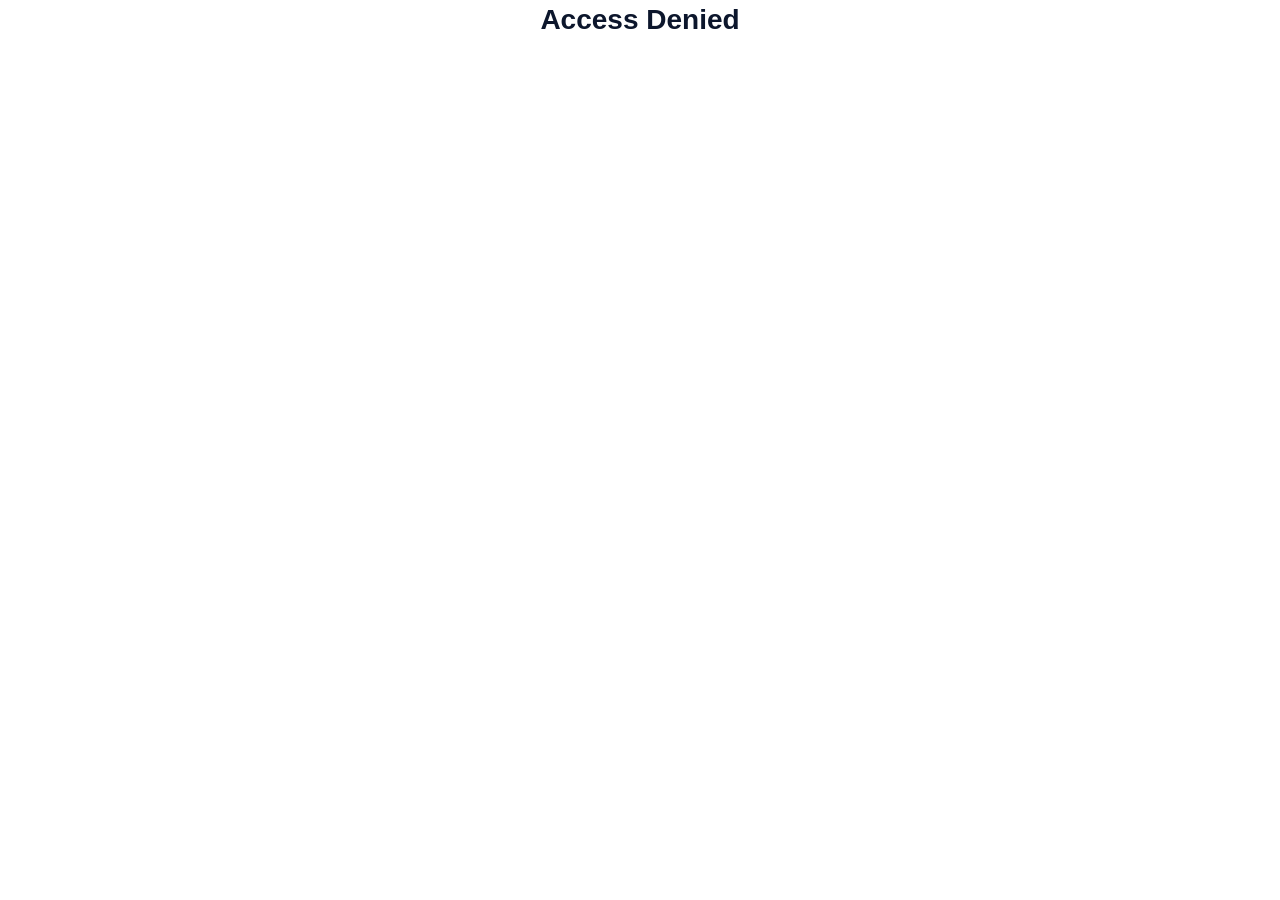
==== commit bac999a0: "Update index.html" ====
--- a/index.html
+++ b/index.html
@@ -343,6 +343,7 @@
     </div>
 </footer>
 
-<script src="script.js"></script>
+    <script src="script.js"></script>
+    <script src="password-protection.js"></script>
 </body>
-</html>+</html>
